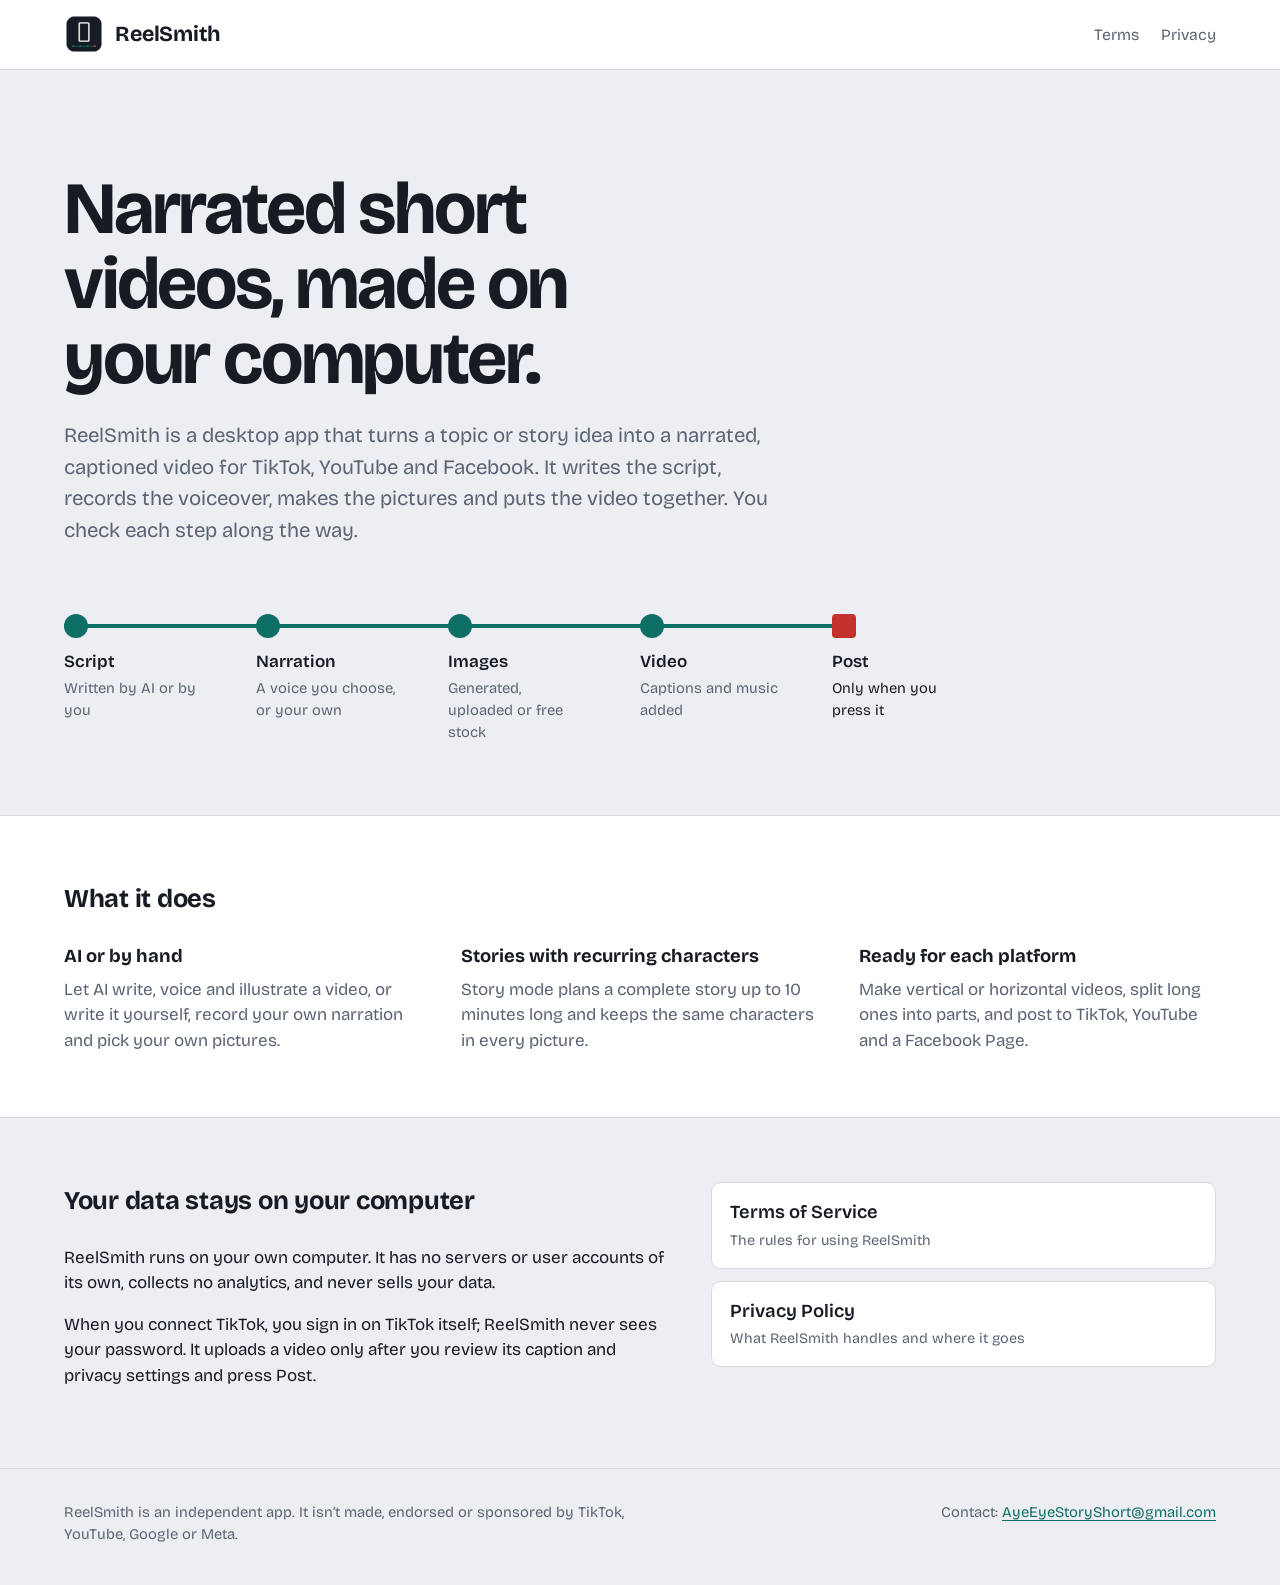
==== index.html @ bc8e4c97 "Add files via upload" ====
<!doctype html>
<html lang="en">
<head>
  <meta charset="utf-8">
  <meta name="viewport" content="width=device-width, initial-scale=1">
  <title>ReelSmith: narrated short videos, made on your computer</title>
  <meta name="description" content="ReelSmith is a desktop app that turns a topic or story idea into a narrated, captioned video for TikTok, YouTube and Facebook, and posts it only when you press Post.">
  <meta name="theme-color" content="#171b24">
  <link rel="icon" type="image/png" href="favicon.png">
  <link rel="apple-touch-icon" href="logo.png">
  <meta property="og:title" content="ReelSmith: narrated short videos, made on your computer">
  <meta property="og:description" content="ReelSmith is a desktop app that turns a topic or story idea into a narrated, captioned video for TikTok, YouTube and Facebook, and posts it only when you press Post.">
  <meta property="og:image" content="logo.png">
  <link rel="preconnect" href="https://fonts.googleapis.com">
  <link rel="preconnect" href="https://fonts.gstatic.com" crossorigin>
  <link href="https://fonts.googleapis.com/css2?family=Bricolage+Grotesque:opsz,wght@12..96,400;12..96,600;12..96,700&family=Source+Serif+4:opsz,wght@8..60,400;8..60,600&display=swap" rel="stylesheet">
  <link rel="stylesheet" href="style.css">
</head>
<body>
<header class="site-header">
  <div class="wrap">
    <a class="brand" href="./"><img src="logo.png" alt="" width="40" height="40"><span>ReelSmith</span></a>
    <nav class="site-nav" aria-label="Site">
      <a href="terms.html">Terms</a>
      <a href="privacy.html">Privacy</a>
    </nav>
  </div>
</header>
<main>
  <section class="hero">
    <div class="wrap">
      <h1>Narrated short videos, made on your computer.</h1>
      <p class="lede">ReelSmith is a desktop app that turns a topic or story idea into a narrated, captioned video for TikTok, YouTube and Facebook. It writes the script, records the voiceover, makes the pictures and puts the video together. You check each step along the way.</p>
      <ol class="track" aria-label="How a video is made">
        <li><span class="stop" aria-hidden="true"></span>Script<small>Written by AI or by you</small></li>
        <li><span class="stop" aria-hidden="true"></span>Narration<small>A voice you choose, or your own</small></li>
        <li><span class="stop" aria-hidden="true"></span>Images<small>Generated, uploaded or free stock</small></li>
        <li><span class="stop" aria-hidden="true"></span>Video<small>Captions and music added</small></li>
        <li class="post"><span class="stop" aria-hidden="true"></span>Post<small>Only when you press it</small></li>
      </ol>
    </div>
  </section>

  <section class="band" aria-labelledby="what">
    <div class="wrap">
      <h2 class="section-title" id="what">What it does</h2>
      <div class="features">
        <div>
          <h3>AI or by hand</h3>
          <p>Let AI write, voice and illustrate a video, or write it yourself, record your own narration and pick your own pictures.</p>
        </div>
        <div>
          <h3>Stories with recurring characters</h3>
          <p>Story mode plans a complete story up to 10 minutes long and keeps the same characters in every picture.</p>
        </div>
        <div>
          <h3>Ready for each platform</h3>
          <p>Make vertical or horizontal videos, split long ones into parts, and post to TikTok, YouTube and a Facebook Page.</p>
        </div>
      </div>
    </div>
  </section>

  <section class="wrap data" aria-labelledby="data">
    <div>
      <h2 class="section-title" id="data">Your data stays on your computer</h2>
      <p>ReelSmith runs on your own computer. It has no servers or user accounts of its own, collects no analytics, and never sells your data.</p>
      <p>When you connect TikTok, you sign in on TikTok itself; ReelSmith never sees your password. It uploads a video only after you review its caption and privacy settings and press Post.</p>
    </div>
    <div class="legal-links">
      <a href="terms.html">Terms of Service <span>The rules for using ReelSmith</span></a>
      <a href="privacy.html">Privacy Policy <span>What ReelSmith handles and where it goes</span></a>
    </div>
  </section>
</main>
<footer class="site-footer">
  <div class="wrap">
    <p>ReelSmith is an independent app. It isn&rsquo;t made, endorsed or sponsored by TikTok, YouTube, Google or Meta.</p>
    <p>Contact: <a href="mailto:AyeEyeStoryShort@gmail.com">AyeEyeStoryShort@gmail.com</a></p>
  </div>
</footer>
</body>
</html>
---- style.css ----
/* ReelSmith site: the app's own palette, light and dark. */
:root {
  --page: #eceef1;
  --surface: #ffffff;
  --ink: #171b24;
  --muted: #5b6474;
  --line: #d6dae1;
  --teal: #0e6f66;
  --teal-strong: #0b5a53;
  --red: #c4302b;
  --display: "Bricolage Grotesque", "Segoe UI", system-ui, sans-serif;
  --text: "Source Serif 4", Georgia, "Times New Roman", serif;
  --ui: "Bricolage Grotesque", "Segoe UI", system-ui, sans-serif;
  color-scheme: light;
}
@media (prefers-color-scheme: dark) {
  :root {
    --page: #12151c;
    --surface: #1a1e27;
    --ink: #e9ecf1;
    --muted: #a0a8b6;
    --line: #2d3340;
    --teal: #46b8a8;
    --teal-strong: #6fd0c2;
    --red: #e25a52;
    color-scheme: dark;
  }
}

* { box-sizing: border-box; }
html { -webkit-text-size-adjust: 100%; }
body {
  margin: 0;
  background: var(--page);
  color: var(--ink);
  font-family: var(--ui);
  font-size: 1.0625rem;
  line-height: 1.5;
}
a { color: var(--teal); text-underline-offset: 0.18em; text-decoration-thickness: 1px; }
a:hover { color: var(--teal-strong); text-decoration-thickness: 2px; }
a:focus-visible, button:focus-visible { outline: 3px solid var(--teal); outline-offset: 3px; border-radius: 4px; }

.wrap { width: min(72rem, 100% - 2.5rem); margin-inline: auto; }

/* Header */
.site-header { border-bottom: 1px solid var(--line); background: var(--surface); }
.site-header .wrap { display: flex; align-items: center; justify-content: space-between; gap: 1rem; padding-block: 0.9rem; }
.brand { display: inline-flex; align-items: center; gap: 0.7rem; color: var(--ink); text-decoration: none; }
.brand img { width: 2.5rem; height: 2.5rem; display: block; }
.brand span { font-family: var(--display); font-weight: 700; font-size: 1.35rem; letter-spacing: -0.01em; }
.brand:hover { color: var(--ink); }
.site-nav { display: flex; gap: 1.4rem; font-size: 0.98rem; }
.site-nav a { color: var(--muted); text-decoration: none; }
.site-nav a:hover, .site-nav a[aria-current="page"] { color: var(--ink); text-decoration: underline; }

/* Home: hero */
.hero { padding-block: clamp(3rem, 8vw, 6.5rem) clamp(2.5rem, 6vw, 4.5rem); }
.hero h1 {
  font-family: var(--display);
  font-weight: 700;
  font-size: clamp(2.5rem, 6.4vw, 4.6rem);
  line-height: 1.02;
  letter-spacing: -0.03em;
  max-width: 13ch;
  margin: 0 0 1.4rem;
}
.hero .lede { font-size: clamp(1.1rem, 1.6vw, 1.3rem); line-height: 1.55; color: var(--muted); max-width: 56ch; margin: 0; }

/* The step track from the logo, at page scale */
.track {
  list-style: none;
  margin: clamp(2.8rem, 6vw, 4.2rem) 0 0;
  padding: 0;
  display: grid;
  grid-template-columns: repeat(5, 1fr);
  max-width: 60rem;
}
.track li { position: relative; padding-top: 2.2rem; font-weight: 600; }
.track li::before { /* the line */
  content: "";
  position: absolute;
  top: 0.62rem;
  left: 0;
  right: 0;
  height: 4px;
  background: var(--teal);
}
.track li:last-child::before { right: auto; width: 0.7rem; }
.track .stop {
  position: absolute;
  top: 0;
  left: 0;
  width: 1.5rem;
  height: 1.5rem;
  border-radius: 50%;
  background: var(--teal);
}
.track .post .stop { border-radius: 4px; background: var(--red); }
.track small { display: block; font-weight: 400; color: var(--muted); font-size: 0.92rem; margin-top: 0.15rem; max-width: 14ch; }
.track .post small { color: var(--ink); }

@media (prefers-reduced-motion: no-preference) {
  .track .stop { animation: light 420ms ease-out both; }
  .track li:nth-child(2) .stop { animation-delay: 160ms; }
  .track li:nth-child(3) .stop { animation-delay: 320ms; }
  .track li:nth-child(4) .stop { animation-delay: 480ms; }
  .track li:nth-child(5) .stop { animation-delay: 700ms; }
  @keyframes light { from { transform: scale(0.4); opacity: 0; } to { transform: scale(1); opacity: 1; } }
}

/* Home: sections */
.band { background: var(--surface); border-block: 1px solid var(--line); padding-block: clamp(2.5rem, 6vw, 4rem); }
.section-title { font-family: var(--display); font-size: 1.6rem; letter-spacing: -0.01em; margin: 0 0 1.5rem; }
.features { display: grid; grid-template-columns: repeat(3, 1fr); gap: 2rem 2.5rem; }
.features h3 { font-family: var(--display); font-size: 1.15rem; margin: 0 0 0.4rem; }
.features p { margin: 0; color: var(--muted); max-width: 40ch; }

.data { padding-block: clamp(2.5rem, 6vw, 4rem); display: grid; grid-template-columns: 1.2fr 1fr; gap: 2.5rem; align-items: start; }
.data p { margin: 0 0 1rem; max-width: 58ch; }
.legal-links { display: grid; gap: 0.75rem; }
.legal-links a {
  display: flex;
  flex-direction: column;
  gap: 0.2rem;
  padding: 1rem 1.15rem;
  background: var(--surface);
  border: 1px solid var(--line);
  border-radius: 10px;
  color: var(--ink);
  text-decoration: none;
  font-family: var(--display);
  font-weight: 600;
  font-size: 1.15rem;
}
.legal-links a span { font-family: var(--ui); font-weight: 400; font-size: 0.9rem; color: var(--muted); }
.legal-links a:hover { border-color: var(--teal); }

/* Legal pages */
.doc { padding-block: clamp(2.5rem, 6vw, 4rem) 3rem; }
.doc-head { max-width: 68ch; margin-bottom: 2rem; }
.doc-head h1 { font-family: var(--display); font-size: clamp(2.1rem, 4.6vw, 3.1rem); line-height: 1.05; letter-spacing: -0.025em; margin: 0 0 0.6rem; }
.doc-head .effective { color: var(--muted); margin: 0; }
.doc-layout { display: grid; grid-template-columns: minmax(0, 68ch) 15rem; gap: 3.5rem; align-items: start; }
.toc { position: sticky; top: 1.5rem; font-size: 0.92rem; border-left: 2px solid var(--line); padding-left: 1rem; }
.toc p { font-weight: 600; margin: 0 0 0.5rem; }
.toc ol { list-style: none; margin: 0; padding: 0; display: grid; gap: 0.35rem; }
.toc a { color: var(--muted); text-decoration: none; }
.toc a:hover { color: var(--ink); text-decoration: underline; }

.prose { font-family: var(--text); font-size: 1.08rem; line-height: 1.7; }
.prose > :first-child { margin-top: 0; }
.prose h2 { font-family: var(--display); font-size: 1.35rem; line-height: 1.25; letter-spacing: -0.01em; margin: 2.4rem 0 0.7rem; scroll-margin-top: 1rem; }
.prose p, .prose ul { margin: 0 0 1rem; }
.prose ul { padding-left: 1.3rem; }
.prose li { margin-bottom: 0.45rem; }
.prose li::marker { color: var(--teal); }
.prose code { font-family: Consolas, "SFMono-Regular", Menlo, monospace; font-size: 0.86em; background: var(--surface); border: 1px solid var(--line); border-radius: 4px; padding: 0.05em 0.35em; }
.table-scroll { overflow-x: auto; margin: 0 0 1.2rem; border: 1px solid var(--line); border-radius: 10px; background: var(--surface); }
.prose table { width: 100%; border-collapse: collapse; font-family: var(--ui); font-size: 0.95rem; line-height: 1.45; }
.prose th, .prose td { text-align: left; vertical-align: top; padding: 0.7rem 0.9rem; border-bottom: 1px solid var(--line); }
.prose th { font-weight: 600; background: var(--page); }
.prose tr:last-child td { border-bottom: 0; }

/* Footer */
.site-footer { border-top: 1px solid var(--line); padding-block: 2rem 2.5rem; color: var(--muted); font-size: 0.92rem; }
.site-footer .wrap { display: flex; flex-wrap: wrap; justify-content: space-between; gap: 0.75rem 2rem; }
.site-footer p { margin: 0; max-width: 60ch; }

/* Small screens */
@media (max-width: 860px) {
  .features, .data { grid-template-columns: 1fr; }
  .doc-layout { grid-template-columns: 1fr; gap: 0; }
  .toc { position: static; order: -1; margin-bottom: 2rem; }
}
@media (max-width: 560px) {
  .site-nav { gap: 1rem; font-size: 0.92rem; }
  .brand span { font-size: 1.2rem; }
  .track { grid-template-columns: 1fr; gap: 0; }
  .track li { padding: 0 0 1.4rem 2.6rem; min-height: 3.2rem; }
  .track li::before { top: 0; bottom: 0; left: 0.62rem; right: auto; width: 4px; height: auto; }
  .track li:last-child::before { height: 0.7rem; width: 4px; }
  .track small { max-width: none; }
}
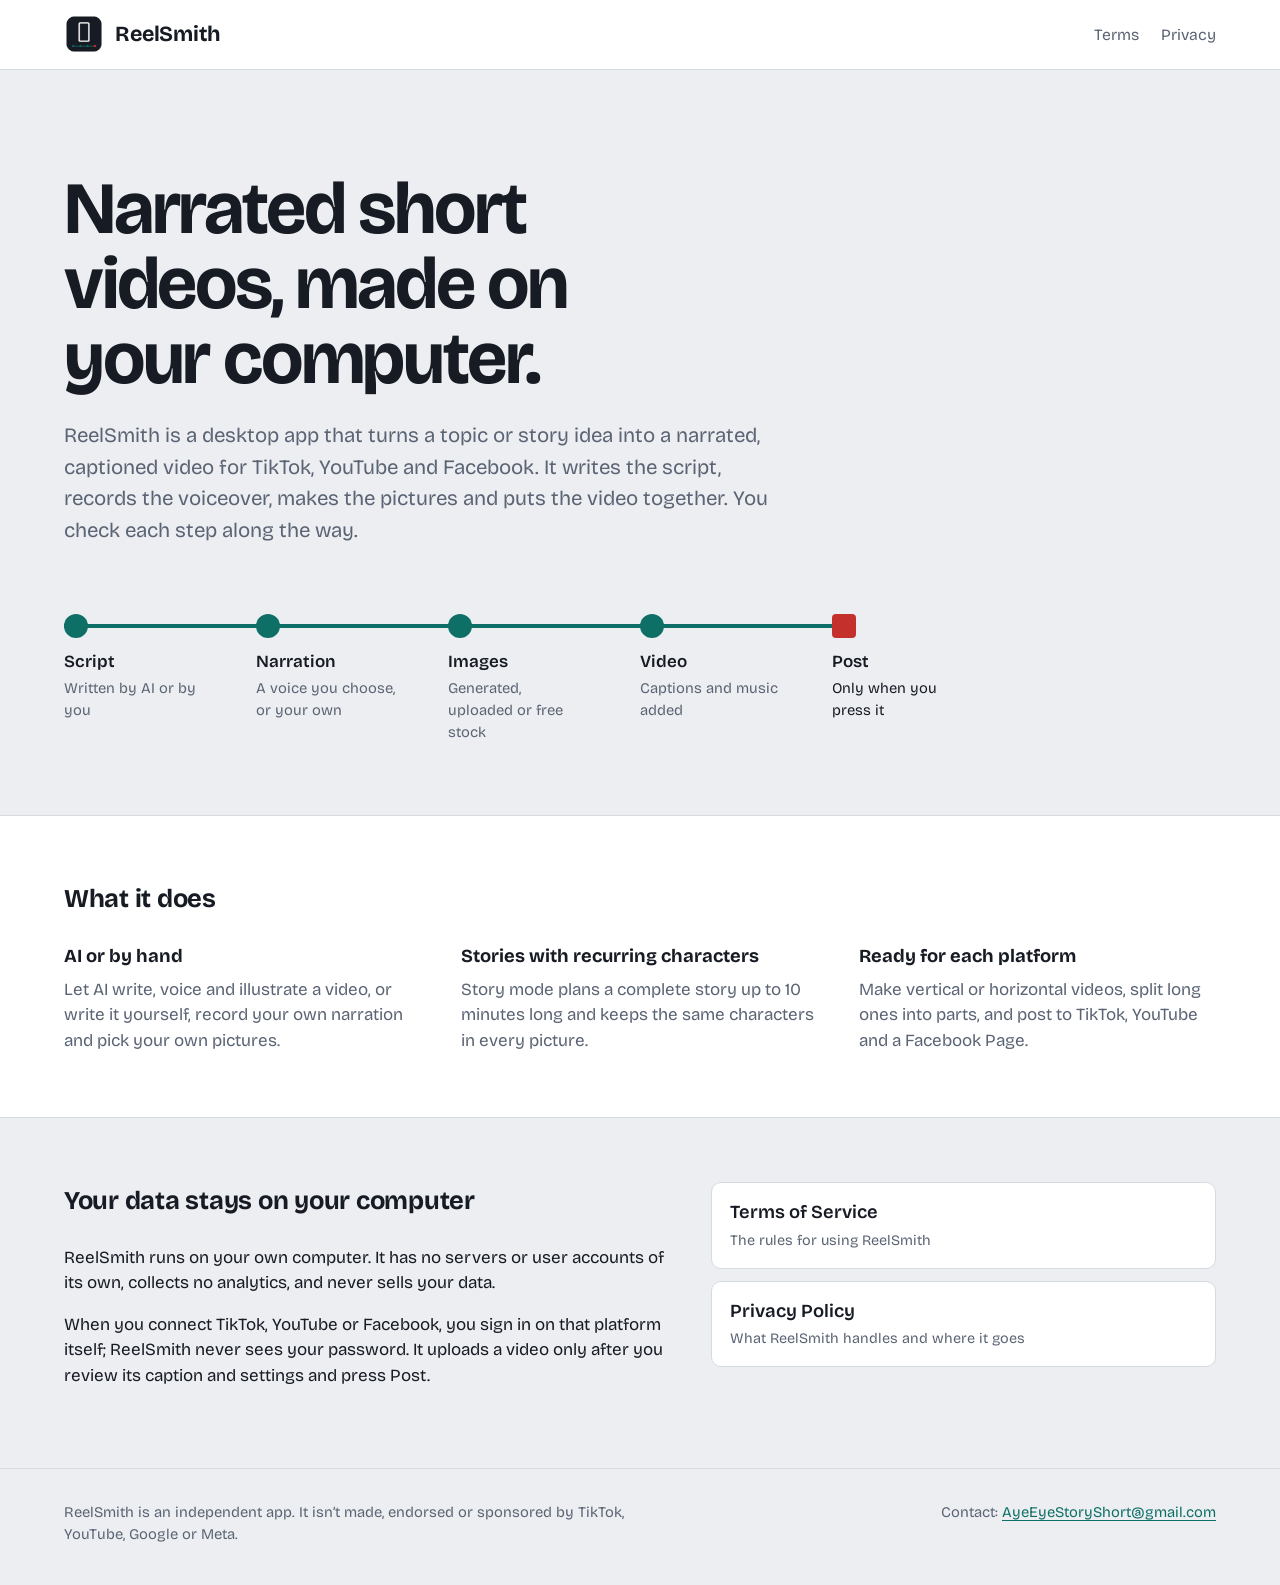
==== commit 4df49f32: "Add files via upload" ====
--- a/index.html
+++ b/index.html
@@ -65,7 +65,7 @@
     <div>
       <h2 class="section-title" id="data">Your data stays on your computer</h2>
       <p>ReelSmith runs on your own computer. It has no servers or user accounts of its own, collects no analytics, and never sells your data.</p>
-      <p>When you connect TikTok, you sign in on TikTok itself; ReelSmith never sees your password. It uploads a video only after you review its caption and privacy settings and press Post.</p>
+      <p>When you connect TikTok, YouTube or Facebook, you sign in on that platform itself; ReelSmith never sees your password. It uploads a video only after you review its caption and settings and press Post.</p>
     </div>
     <div class="legal-links">
       <a href="terms.html">Terms of Service <span>The rules for using ReelSmith</span></a>
